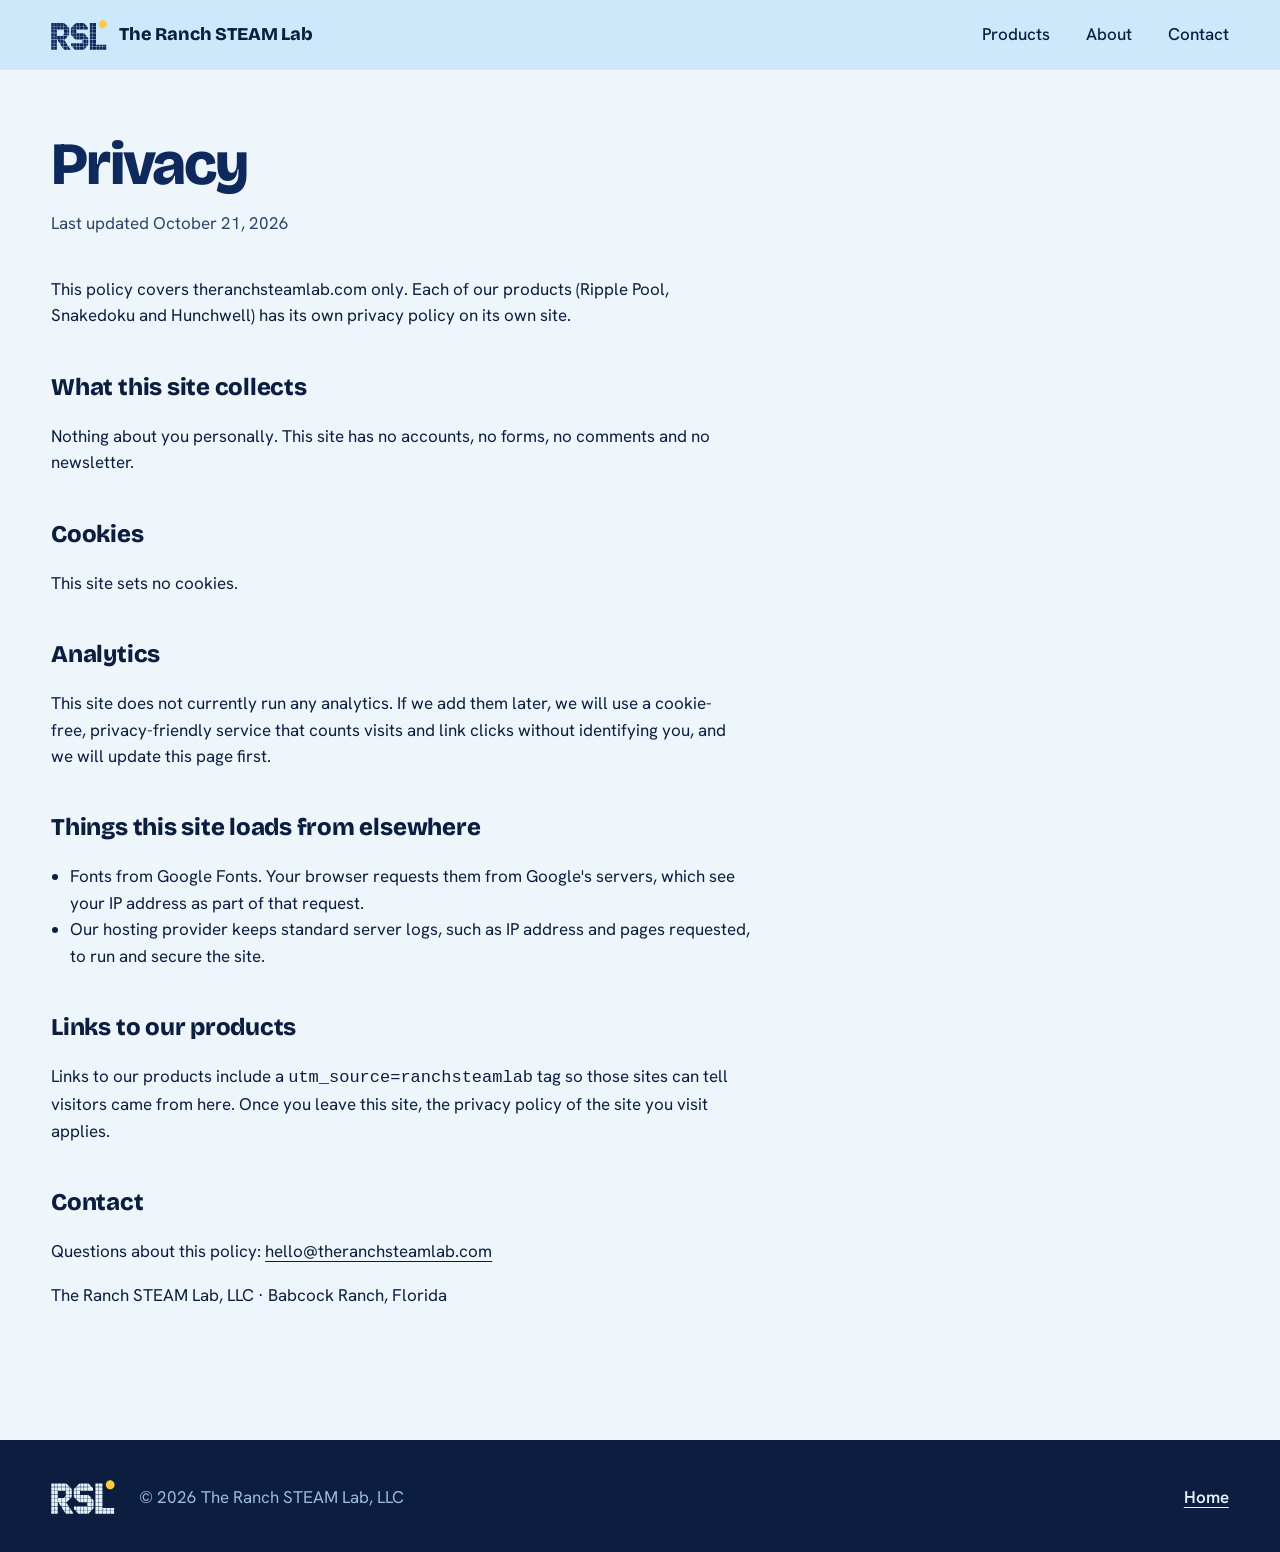
==== privacy.html @ ab920476 "Initial commit" ====
<!doctype html>
<html lang="en">
<head>
  <meta charset="utf-8">
  <meta name="viewport" content="width=device-width, initial-scale=1">
  <title>Privacy · The Ranch STEAM Lab</title>
  <meta name="description" content="How theranchsteamlab.com handles your data: no cookies, no accounts, no tracking.">
  <link rel="canonical" href="https://theranchsteamlab.com/privacy.html">
  <meta name="color-scheme" content="light dark">
  <link rel="icon" href="assets/favicon.svg" type="image/svg+xml">
  <link rel="icon" href="assets/favicon-32.png" sizes="32x32" type="image/png">
  <link rel="apple-touch-icon" href="assets/apple-touch-icon.png">
  <link rel="preconnect" href="https://fonts.googleapis.com">
  <link rel="preconnect" href="https://fonts.gstatic.com" crossorigin>
  <link href="https://fonts.googleapis.com/css2?family=Bricolage+Grotesque:opsz,wght@12..96,600;12..96,800&family=Hanken+Grotesk:wght@400;500;600&display=swap" rel="stylesheet">
  <link rel="stylesheet" href="styles.css">
</head>
<body>
  <div class="doc-head">
    <header class="masthead wrap">
      <a class="brand" href="index.html" aria-label="The Ranch STEAM Lab, home">
        <img class="brand-mark" src="assets/rsl-mark.svg" alt="" width="56" height="30">
        <span class="brand-name">The Ranch STEAM Lab</span>
      </a>
      <nav aria-label="Sections">
        <ul class="nav">
          <li><a href="index.html#products">Products</a></li>
          <li><a href="index.html#about">About</a></li>
          <li><a href="index.html#contact">Contact</a></li>
        </ul>
      </nav>
    </header>
  </div>

  <main class="doc wrap">
    <h1>Privacy</h1>
    <p class="updated">Last updated October 21, 2026</p>

    <p>This policy covers theranchsteamlab.com only. Each of our products (Ripple Pool, Snakedoku and Hunchwell) has its own privacy policy on its own site.</p>

    <h2>What this site collects</h2>
    <p>Nothing about you personally. This site has no accounts, no forms, no comments and no newsletter.</p>

    <h2>Cookies</h2>
    <p>This site sets no cookies.</p>

    <h2>Analytics</h2>
    <p>This site does not currently run any analytics. If we add them later, we will use a cookie-free, privacy-friendly service that counts visits and link clicks without identifying you, and we will update this page first.</p>

    <h2>Things this site loads from elsewhere</h2>
    <ul>
      <li>Fonts from Google Fonts. Your browser requests them from Google's servers, which see your IP address as part of that request.</li>
      <li>Our hosting provider keeps standard server logs, such as IP address and pages requested, to run and secure the site.</li>
    </ul>

    <h2>Links to our products</h2>
    <p>Links to our products include a <code>utm_source=ranchsteamlab</code> tag so those sites can tell visitors came from here. Once you leave this site, the privacy policy of the site you visit applies.</p>

    <h2>Contact</h2>
    <p>Questions about this policy: <a href="mailto:hello@theranchsteamlab.com">hello@theranchsteamlab.com</a></p>

    <p>The Ranch STEAM Lab, LLC · Babcock Ranch, Florida</p>
  </main>

  <footer class="footer">
    <div class="wrap footer-row">
      <img class="footer-mark" src="assets/rsl-mark-light.svg" alt="" width="64" height="34">
      <p>© 2026 The Ranch STEAM Lab, LLC</p>
      <a href="index.html">Home</a>
    </div>
  </footer>
</body>
</html>
---- styles.css ----
/* The Ranch STEAM Lab — Solar Field */

:root {
  --sky: #CDE8FA;
  --sky-line: #A7D2F2;
  --ground: #EEF6FC;
  --ink: #0B1E3F;
  --ink-soft: #2C4468;
  --navy: #0E2A5C;
  --cell: #1F4E9C;
  --monitor: #0B1E3F;
  --monitor-ink: #E6F2FC;
  --monitor-soft: #9DB9DC;
  --sun: #FFC93C;
  --sun-halo: #FDE7A6;
  --field: #7F9C8A;
  --trees: #3B6066;
  --focus: #0E2A5C;

  --font-display: "Bricolage Grotesque", "Hanken Grotesk", system-ui, sans-serif;
  --font-body: "Hanken Grotesk", system-ui, -apple-system, "Segoe UI", sans-serif;

  --gutter: clamp(16px, 4vw, 56px);
  --max: 1320px;
  --space-1: 0.5rem;
  --space-2: 1rem;
  --space-3: 1.5rem;
  --space-4: 2.5rem;
  --space-5: 4rem;
  --space-6: clamp(4.5rem, 9vw, 8rem);

  --ease-out: cubic-bezier(0.16, 1, 0.3, 1);
  color-scheme: light;
}

@media (prefers-color-scheme: dark) {
  :root {
    --sky: #0F2448;
    --sky-line: #1C3A6A;
    --ground: #0A1A36;
    --ink: #E6F2FC;
    --ink-soft: #A9C3E3;
    --navy: #E6F2FC;
    --monitor: #061127;
    --monitor-ink: #E6F2FC;
    --monitor-soft: #8FAAD0;
    --sun-halo: #2A4675;
    --field: #1E302F;
    --trees: #0B1A26;
    --focus: #FFC93C;
    color-scheme: dark;
  }
}

*, *::before, *::after { box-sizing: border-box; }

html { scroll-behavior: smooth; -webkit-text-size-adjust: 100%; }
@media (prefers-reduced-motion: reduce) { html { scroll-behavior: auto; } }

body {
  margin: 0;
  background: var(--ground);
  color: var(--ink);
  font-family: var(--font-body);
  font-size: 1.0625rem;
  line-height: 1.55;
  -webkit-font-smoothing: antialiased;
  text-rendering: optimizeLegibility;
}

img, svg, canvas { display: block; max-width: 100%; }

::selection { background: var(--sun); color: #0B1E3F; }

a { color: inherit; text-underline-offset: 0.22em; text-decoration-thickness: 1px; }
a:hover { text-decoration-thickness: 2px; }

:focus-visible { outline: 3px solid var(--focus); outline-offset: 3px; border-radius: 2px; }

html { scrollbar-color: var(--cell) var(--ground); }

.wrap { width: min(100% - 2 * var(--gutter), var(--max)); margin-inline: auto; }

.skip {
  position: absolute; left: var(--gutter); top: -4rem; z-index: 10;
  background: var(--sun); color: #0B1E3F; padding: 0.6rem 1rem; font-weight: 600;
}
.skip:focus { top: 1rem; }

/* ---------- Hero ---------- */

.hero {
  position: relative;
  display: grid;
  grid-template-rows: auto auto 1fr auto;
  min-height: 100svh;
  background: var(--sky);
  overflow: hidden;
  isolation: isolate;
}

.masthead {
  display: flex; align-items: center; justify-content: space-between; gap: var(--space-2);
  padding-block: clamp(1rem, 2.4vw, 1.75rem);
  position: relative; z-index: 2;
}

.brand { display: inline-flex; align-items: center; gap: 0.75rem; text-decoration: none; font-weight: 600; }
.brand-mark { width: 56px; height: auto; }
.brand-name { font-family: var(--font-display); font-weight: 800; font-size: 1.125rem; letter-spacing: -0.01em; }

.nav { display: flex; gap: clamp(1rem, 3vw, 2.25rem); list-style: none; margin: 0; padding: 0; font-weight: 500; }
.nav a { text-decoration: none; padding-block: 0.4rem; }
.nav a:hover { text-decoration: underline; }

@media (prefers-color-scheme: dark) {
  .brand-mark { content: url("assets/rsl-mark-light.svg"); }
}

.sky {
  position: relative; z-index: 1;
  display: grid;
  grid-template-columns: minmax(0, 1fr);
  align-items: end;
  gap: var(--space-4);
  padding-block: clamp(1.5rem, 5vh, 3.5rem) clamp(1.5rem, 4vh, 3rem);
}

.sun {
  position: absolute; z-index: -1;
  width: clamp(56px, 7vw, 104px); aspect-ratio: 1; border-radius: 50%;
  background: var(--sun);
  box-shadow: 0 0 0 clamp(10px, 1.4vw, 18px) var(--sun-halo);
  left: 0; top: 0;
  transform: translate(var(--sun-x, 82vw), var(--sun-y, 0px));
  will-change: transform;
}

.headline {
  margin: 0;
  font-family: var(--font-display);
  font-weight: 800;
  font-size: clamp(2.6rem, min(6.4vw, 8.5svh), 5.75rem);
  line-height: 0.95;
  letter-spacing: -0.035em;
  color: var(--navy);
}
.headline span { display: block; }

.intro { max-width: 46ch; margin: clamp(1rem, 2.4svh, 1.75rem) 0 clamp(1.25rem, 3svh, 2rem); font-size: clamp(1.0625rem, 1.3vw, 1.25rem); color: var(--ink-soft); }

.visually-hidden {
  position: absolute; width: 1px; height: 1px; margin: -1px; padding: 0;
  overflow: hidden; clip: rect(0 0 0 0); white-space: nowrap; border: 0;
}

.button {
  display: inline-flex; align-items: center; gap: 0.6rem;
  min-height: 48px; padding: 0.8rem 1.4rem;
  background: var(--monitor); color: var(--monitor-ink);
  font-weight: 600; text-decoration: none;
  transition: background-color 200ms var(--ease-out), transform 200ms var(--ease-out);
}
.button::after {
  content: ""; width: 0.55em; height: 0.55em;
  border-top: 2px solid currentColor; border-right: 2px solid currentColor;
  transform: rotate(45deg); margin-left: 0.1rem;
}
.button[href^="#"]::after { transform: rotate(135deg); margin-top: -0.25em; }
.button:hover { background: var(--cell); text-decoration: none; }
.button:active { transform: translateY(1px); }
@media (prefers-color-scheme: dark) {
  .button { background: #2E64C2; color: #FFFFFF; }
  .button:hover { background: #3D74D4; }
}

/* Dark bands carry their own focus colour so the ring stays visible */
.monitor, .footer { --focus: var(--monitor-ink); }
.product { --focus: var(--p-ink); }

/* Field: the canvas array */

.field {
  position: relative;
  min-height: clamp(220px, 32svh, 420px);
  /* the grass shows between panel rows; the sky continues behind the treeline */
  background: linear-gradient(var(--sky) 0 6%, var(--field) 6%);
}
.array { position: absolute; inset: 0; width: 100%; height: 100%; }

/* Monitor strip */

.monitor { background: var(--monitor); color: var(--monitor-ink); position: relative; z-index: 2; }
.monitor-list {
  list-style: none; margin-block: 0; padding: 0;
  display: grid; grid-template-columns: repeat(3, minmax(0, 1fr));
}
.reading {
  display: grid;
  grid-template-columns: auto 1fr;
  grid-template-areas: "lamp name" ". status" ". link";
  column-gap: 0.75rem; row-gap: 0.15rem;
  align-content: start;
  padding: 1.1rem clamp(0.75rem, 2vw, 1.75rem) 1.25rem;
  border-left: 1px solid rgba(157, 185, 220, 0.25);
}
.reading:first-child { border-left: 0; padding-left: 0; }
.reading .lamp { grid-area: lamp; align-self: center; }
.reading-name { grid-area: name; font-family: var(--font-display); font-weight: 800; font-size: 1.25rem; letter-spacing: -0.01em; }
.reading-status { grid-area: status; color: var(--monitor-soft); font-size: 0.95rem; }
.reading-link { grid-area: link; justify-self: start; font-weight: 600; color: var(--monitor-ink); text-decoration-color: var(--monitor-soft); margin-top: 0.35rem; min-height: 24px; }
.reading-link:hover { text-decoration-color: currentColor; }

/* Status lamps: shape carries the state, colour only supports it */
.lamp { display: inline-block; width: 12px; height: 12px; border-radius: 50%; flex: none; }
[data-state="live"] .lamp { background: var(--sun); box-shadow: 0 0 0 4px rgba(255, 201, 60, 0.22); }
/* The live lamp reads like an inverter that is generating */
@media (prefers-reduced-motion: no-preference) {
  .monitor [data-state="live"] .lamp { animation: generating 2.4s var(--ease-out) infinite; }
}
@keyframes generating {
  0% { box-shadow: 0 0 0 0 rgba(255, 201, 60, 0.5); }
  70%, 100% { box-shadow: 0 0 0 10px rgba(255, 201, 60, 0); }
}
[data-state="wait"] .lamp { background: conic-gradient(currentColor 0 50%, transparent 0); border: 2px solid currentColor; }
[data-state="dev"] .lamp { border: 2px dashed currentColor; }

@media (max-width: 860px) {
  .sky { grid-template-columns: 1fr; gap: var(--space-3); }
  .monitor-list { grid-template-columns: 1fr; }
  .reading { border-left: 0; border-top: 1px solid rgba(157, 185, 220, 0.25); padding-inline: 0; padding-block: 0.9rem; }
  .reading:first-child { border-top: 0; }
  .reading { grid-template-areas: "lamp name link" ". status status"; grid-template-columns: auto 1fr auto; }
  .reading-link { margin-top: 0; align-self: center; }
}

@media (max-width: 560px) {
  .brand-name { font-size: 1rem; }
  .brand-mark { width: 44px; }
  .nav { gap: 0.9rem; font-size: 0.95rem; }
  .field { min-height: 34svh; }
}
@media (max-width: 400px) {
  .brand-name { display: none; }
}

/* ---------- Sections ---------- */

.section-title {
  font-family: var(--font-display); font-weight: 800;
  font-size: clamp(2rem, 4.2vw, 3.5rem); line-height: 1; letter-spacing: -0.03em;
  margin: 0 0 var(--space-4);
  text-wrap: balance;
}

.products { position: relative; }

.product { background: var(--p-bg); color: var(--p-ink); }
.product-grid {
  display: grid; grid-template-columns: minmax(0, 1fr) minmax(0, 1.1fr);
  align-items: center; gap: clamp(2rem, 6vw, 6rem);
  padding-block: clamp(3rem, 7vw, 6rem);
}
.product-flip .product-copy { order: 2; }
.product-name {
  font-family: var(--font-display); font-weight: 800;
  font-size: clamp(2.5rem, 6vw, 5rem); line-height: 0.95; letter-spacing: -0.035em;
  margin: 0 0 var(--space-3);
}
.product-pitch { font-size: clamp(1.125rem, 1.6vw, 1.375rem); max-width: 30ch; margin: 0 0 var(--space-3); color: var(--p-ink); }
.product-status { display: flex; align-items: center; gap: 0.6rem; color: var(--p-soft); margin: 0 0 var(--space-4); font-weight: 500; }
.product-status .lamp { color: var(--p-accent); }
.product-status[data-state="live"] .lamp { background: var(--p-accent); box-shadow: 0 0 0 4px color-mix(in srgb, var(--p-accent) 25%, transparent); }
.product-actions { display: flex; flex-wrap: wrap; align-items: center; gap: var(--space-2) var(--space-3); margin: 0; }
/* Every action button wears the lab's blue, whatever band it sits on */
.button-product { background: #8EC1FF; color: #0B1E3F; }
.button-product:hover { background: #B9D9FF; }
.text-link { color: var(--p-ink); font-weight: 600; min-height: 24px; }

.product-media { margin: 0; perspective: 1000px; }

/* Each image is a solar panel: an aluminium frame with a glint of sun
   travelling around it, tilting toward the cursor like a tracker. */
@property --glint {
  syntax: "<angle>";
  inherits: false;
  initial-value: 0deg;
}
.panel {
  --frame: 8px;
  --rx: 0deg;
  --ry: 0deg;
  --mx: 50%;
  --my: 30%;
  position: relative;
  display: block;
  padding: var(--frame);
  background: color-mix(in srgb, var(--p-bg) 70%, #000);
  box-shadow:
    inset 0 0 0 1px rgba(188, 211, 240, 0.28),
    0 2px 0 rgba(255, 255, 255, 0.05),
    0 28px 56px -18px rgba(3, 10, 28, 0.7);
  transform: rotateX(var(--rx)) rotateY(var(--ry));
  transform-style: preserve-3d;
  transition: transform 600ms var(--ease-out), box-shadow 600ms var(--ease-out);
}
.panel img { width: 100%; height: auto; position: relative; }

/* the travelling glint, drawn only in the frame ring */
.panel::before {
  content: "";
  position: absolute; inset: 0;
  padding: var(--frame);
  border-radius: inherit;
  background: conic-gradient(
    from var(--glint),
    transparent 0deg 250deg,
    rgba(142, 193, 255, 0.55) 300deg,
    #FFFFFF 330deg,
    rgba(255, 201, 60, 0.9) 338deg,
    rgba(142, 193, 255, 0.4) 350deg,
    transparent 360deg
  );
  -webkit-mask: linear-gradient(#000 0 0) content-box, linear-gradient(#000 0 0);
  -webkit-mask-composite: xor;
  mask: linear-gradient(#000 0 0) content-box exclude, linear-gradient(#000 0 0);
  animation: glint-orbit 7s linear infinite;
  filter: drop-shadow(0 0 6px rgba(142, 193, 255, 0.9)) drop-shadow(0 0 14px rgba(230, 242, 252, 0.45));
  pointer-events: none;
}
.product:nth-child(3) .panel::before { animation-delay: -2.3s; }
.product:nth-child(4) .panel::before { animation-delay: -4.6s; }
@keyframes glint-orbit { to { --glint: 360deg; } }

/* sunlight sheen that follows the cursor across the glass */
.panel-sheen {
  position: absolute; inset: var(--frame);
  border-radius: inherit;
  background: radial-gradient(circle at var(--mx) var(--my), rgba(230, 242, 252, 0.35), rgba(230, 242, 252, 0) 45%);
  mix-blend-mode: screen;
  opacity: 0;
  transition: opacity 400ms var(--ease-out);
  pointer-events: none;
}
.panel.is-tracking { box-shadow: inset 0 0 0 1px rgba(188, 211, 240, 0.45), 0 2px 0 rgba(255, 255, 255, 0.05), 0 40px 70px -20px rgba(3, 10, 28, 0.8); transition: transform 120ms linear, box-shadow 400ms var(--ease-out); }
.panel.is-tracking .panel-sheen { opacity: 1; }

#ripple-pool .panel { max-width: 540px; margin-inline: auto; border-radius: 50%; }
#ripple-pool .panel img { border-radius: 50%; }

@media (prefers-reduced-motion: reduce) {
  .panel::before { animation: none; --glint: 140deg; }
  .panel { transform: none; }
}

@media (max-width: 860px) {
  .product-grid { grid-template-columns: 1fr; }
  .product-flip .product-copy { order: 0; }
  .product-media { order: -1; }
}

/* Reveal: content is visible by default; only scripted pages hide it first */
.js .product-media { clip-path: inset(-80px -80px -80px -80px); transition: clip-path 900ms var(--ease-out), transform 900ms var(--ease-out); }
.js .product:not(.is-in) .product-media { clip-path: inset(0 0 100% 0); transform: translateY(24px); }
@media (prefers-reduced-motion: reduce) {
  .js .product:not(.is-in) .product-media { clip-path: none; transform: none; }
}

.about { padding-block: var(--space-6); background: var(--sky); }
.about-grid { display: grid; grid-template-columns: minmax(0, 1fr) minmax(0, 1fr); gap: var(--space-3) clamp(2rem, 6vw, 6rem); }
.about-grid .section-title { grid-column: 1 / -1; max-width: 16ch; color: var(--navy); }
.about-copy p { margin: 0 0 var(--space-2); font-size: clamp(1.125rem, 1.5vw, 1.3125rem); max-width: 38ch; }
.facts { margin: 0; display: grid; gap: 0; align-self: start; border-top: 2px solid var(--navy); }
.facts div { display: grid; grid-template-columns: 9rem 1fr; gap: var(--space-2); padding-block: 0.9rem; border-bottom: 1px solid var(--sky-line); }
.facts dt { font-weight: 600; color: var(--ink-soft); }
.facts dd { margin: 0; font-weight: 500; }
@media (max-width: 860px) {
  .about-grid { grid-template-columns: 1fr; }
  .facts div { grid-template-columns: 7.5rem 1fr; }
}

.contact { padding-block: var(--space-6) var(--space-5); }
.contact .section-title { margin-bottom: var(--space-2); }
.contact-note { margin: 0 0 var(--space-3); font-size: 1.25rem; color: var(--ink-soft); max-width: 40ch; }
.contact-email {
  display: inline-block;
  font-weight: 600;
  font-size: clamp(1.125rem, 1.5vw, 1.3125rem); line-height: 1.4;
  color: var(--cell);
  text-decoration-thickness: 2px; text-underline-offset: 0.22em;
  overflow-wrap: anywhere;
}
.contact-email:hover { color: var(--navy); }
@media (prefers-color-scheme: dark) { .contact-email { color: #8EC1FF; } }

.footer { background: var(--monitor); color: var(--monitor-ink); }
.footer-row { display: flex; align-items: center; gap: var(--space-3); padding-block: var(--space-4); flex-wrap: wrap; }
.footer-row p { margin: 0; margin-right: auto; color: var(--monitor-soft); }
.footer-mark { width: 64px; height: auto; }
.footer a { font-weight: 600; min-height: 24px; display: inline-flex; align-items: center; }

/* ---------- Privacy page ---------- */

.doc-head { background: var(--sky); }
.doc-head .masthead { padding-block: 1.25rem; }
.doc { padding-block: var(--space-5) var(--space-6); }
.doc h1 { font-family: var(--font-display); font-weight: 800; font-size: clamp(2.25rem, 5vw, 3.75rem); letter-spacing: -0.03em; line-height: 1; margin: 0 0 var(--space-2); color: var(--navy); }
.doc .updated { color: var(--ink-soft); margin: 0 0 var(--space-4); }
.doc h2 { font-family: var(--font-display); font-weight: 800; font-size: 1.5rem; margin: var(--space-4) 0 var(--space-1); letter-spacing: -0.01em; }
.doc p, .doc li { max-width: 68ch; }
.doc ul { padding-left: 1.2rem; }
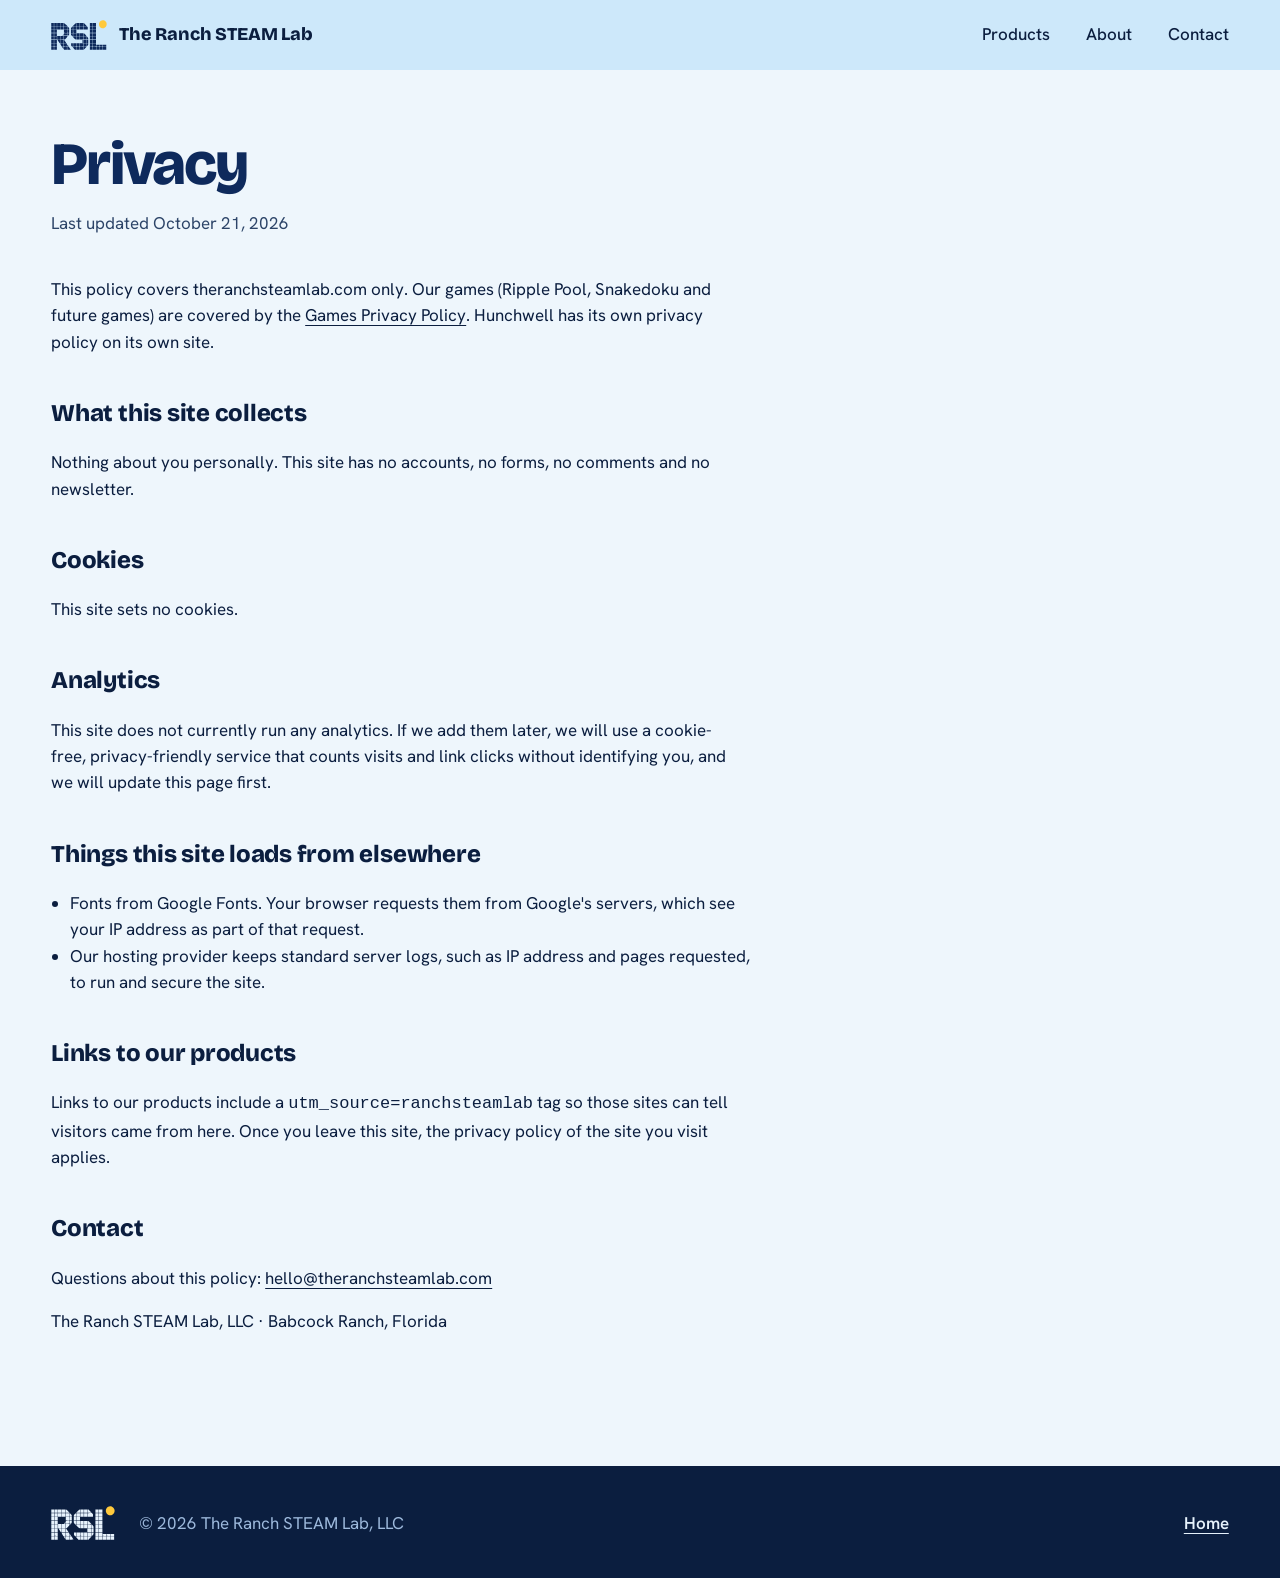
==== commit 1b9b7d88: "Add a games privacy policy covering all games One policy for Ripple Pool, Snakedoku and future games" ====
--- a/privacy.html
+++ b/privacy.html
@@ -36,7 +36,7 @@
     <h1>Privacy</h1>
     <p class="updated">Last updated October 21, 2026</p>
 
-    <p>This policy covers theranchsteamlab.com only. Each of our products (Ripple Pool, Snakedoku and Hunchwell) has its own privacy policy on its own site.</p>
+    <p>This policy covers theranchsteamlab.com only. Our games (Ripple Pool, Snakedoku and future games) are covered by the <a href="games-privacy.html">Games Privacy Policy</a>. Hunchwell has its own privacy policy on its own site.</p>
 
     <h2>What this site collects</h2>
     <p>Nothing about you personally. This site has no accounts, no forms, no comments and no newsletter.</p>
